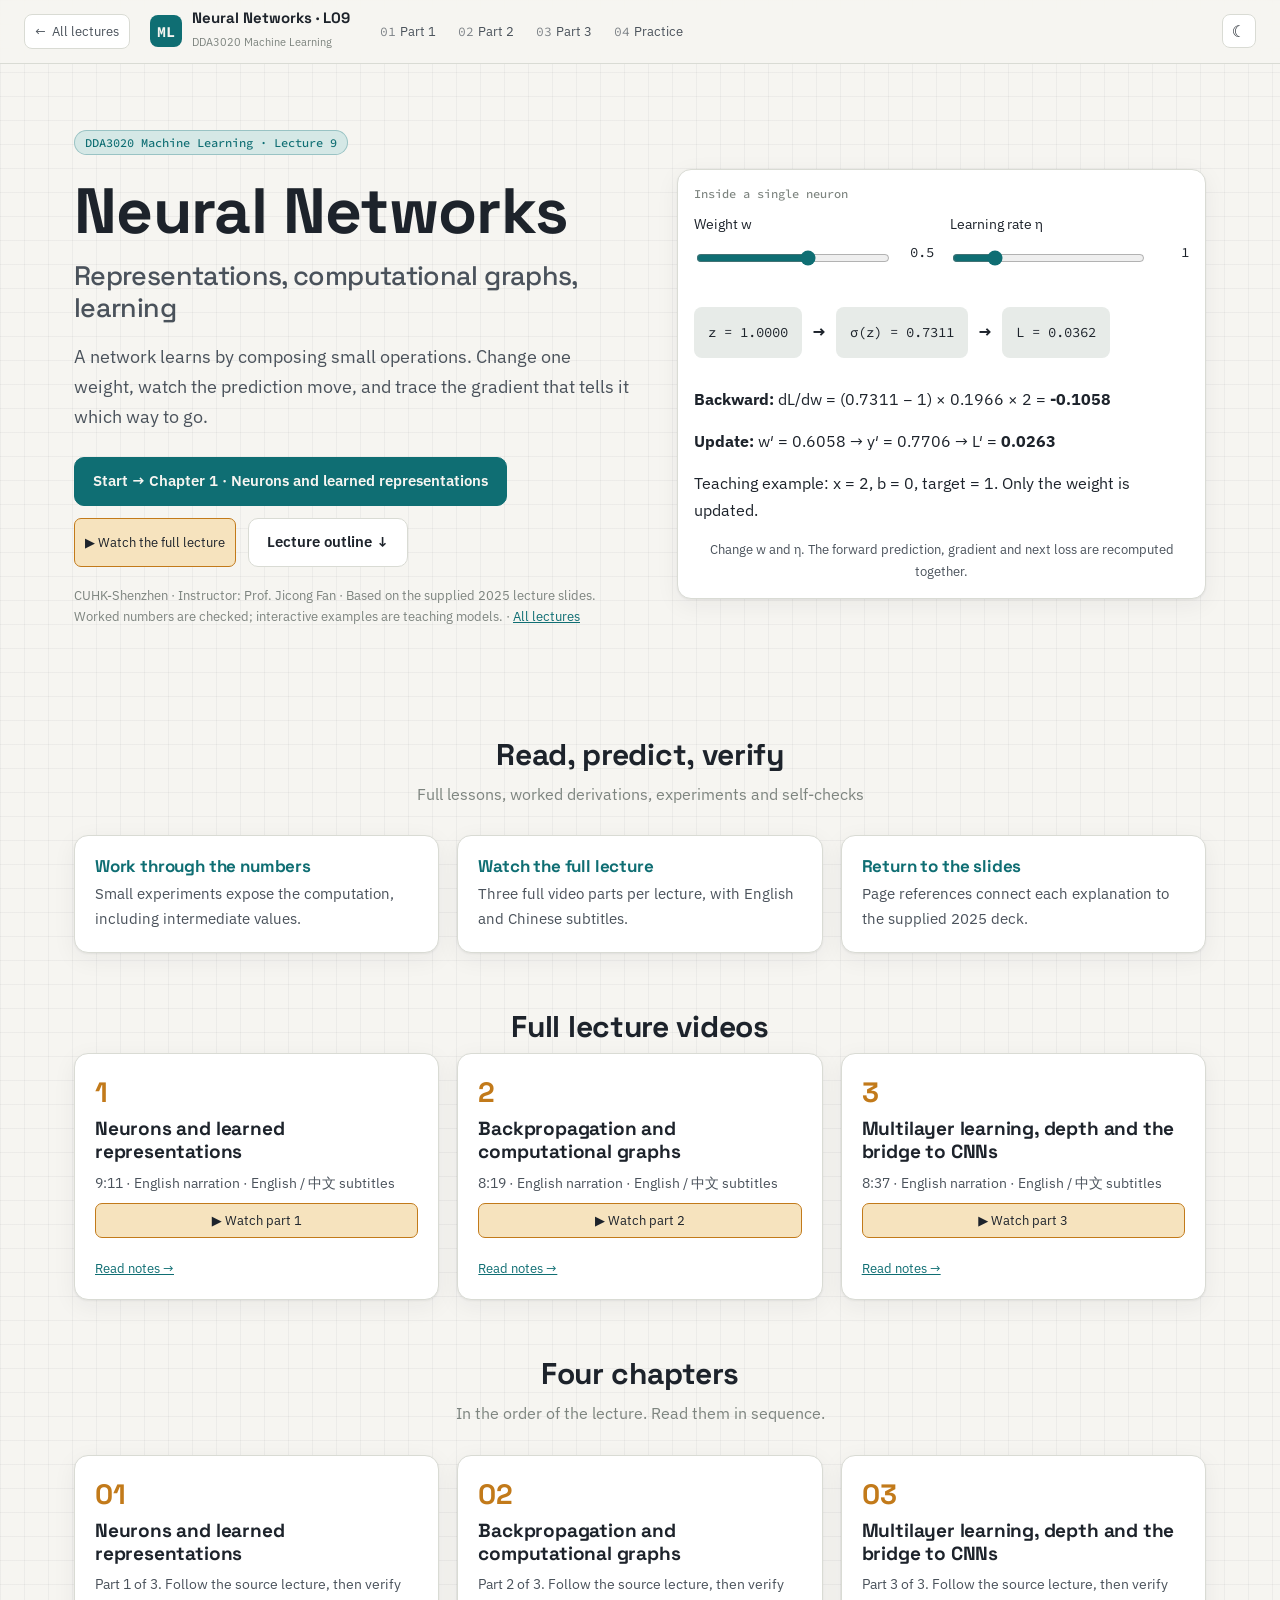
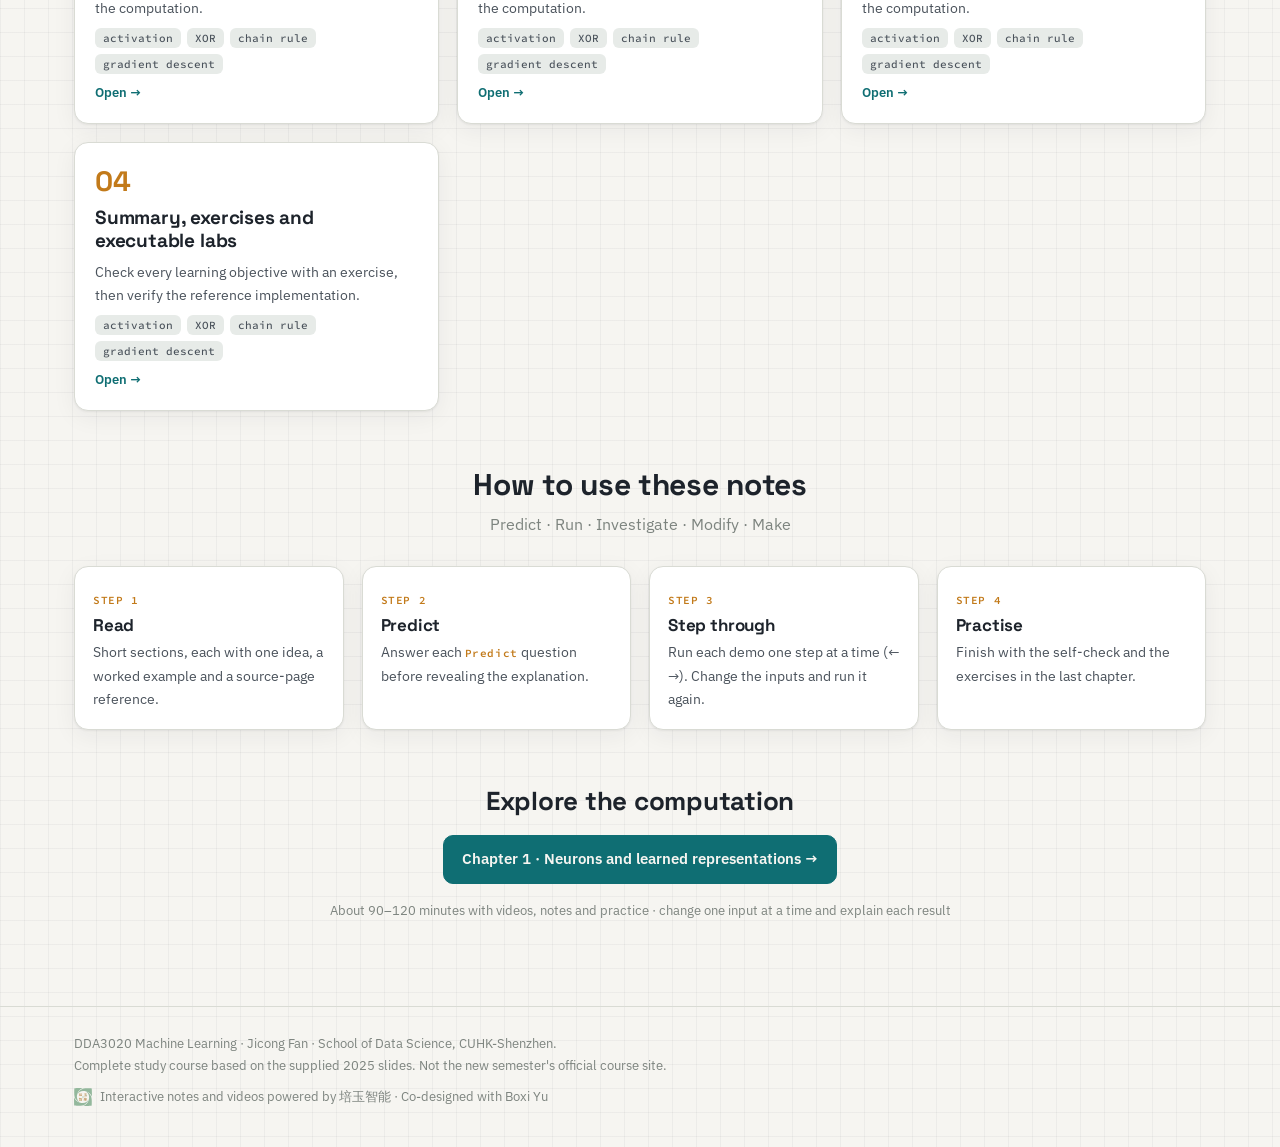
==== L09/index.html @ 76f7abd8 "Publish DDA3020 lectures 09–11 with interactive notes and captioned videos" ====
<!doctype html>
<html lang="en"><head><meta charset="utf-8"><meta name="viewport" content="width=device-width,initial-scale=1">
<title>Neural Networks · DDA3020</title>
<meta name="description" content="Interactive study notes and full narrated lesson parts based on Jicong Fan's 2025 DDA3020 slides. Complete study course, lectures 09–11.">
<link rel="stylesheet" href="../assets/style.css"><link rel="stylesheet" href="../assets/course.css"></head>
<body><header class="topbar"><a class="brand" href="#/"><span class="brand-mark">ML</span><span class="brand-text"></span></a>
      <nav class="chapnav" id="chapnav" aria-label="Chapters"></nav>
      <button class="iconbtn" id="theme" title="Light / dark">☾</button><div class="progress" id="progress"></div></header><main id="main"></main>
<footer><div class="wrap"><p>DDA3020 Machine Learning · Jicong Fan · School of Data Science, CUHK-Shenzhen.<br>Complete study course based on the supplied 2025 slides. Not the new semester's official course site.</p>
<p class="credit"><img src="../assets/peiyu-logo.svg" alt="" width="18" height="18">Interactive notes and videos powered by 培玉智能 · Co-designed with Boxi Yu</p></div></footer><script src="../assets/lib.js"></script><script src="../assets/math.js"></script><script src="../labs/results.js"></script><script src="../assets/demos.js"></script><script src="../assets/full-demos.js"></script><script src="chapters.js"></script><script src="../assets/app.js"></script><script src="../assets/video-library.js"></script><script src="../assets/player.js"></script></body></html>
---- assets/style.css ----
@import url("https://fonts.googleapis.com/css2?family=IBM+Plex+Sans:ital,wght@0,400;0,500;0,600;1,400&family=Source+Code+Pro:wght@400;500;600&family=Space+Grotesk:wght@500;700&display=swap");

/* Colours follow kit/cs_style.py so the site matches the videos. */
:root {
  --paper: #f6f5f1;
  --paper-2: #efede6;
  --card: #ffffff;
  --card-2: #e7ebe8;
  --ink: #1d232b;
  --ink-2: #4a525b;
  --stone: #7d847f;
  --line: #d9dbd4;
  --grid: rgba(29, 35, 43, 0.045);
  --teal: #0f6e73;
  --teal-soft: #d5e8e6;
  --sea: #3e8e8a;
  --amber: #c27a1a;
  --mark: #f6e3be;
  --red: #b03a2e;
  --red-soft: #f4dcd8;
  --green: #2f7d4f;
  --green-soft: #d8ecdf;
  --code-bg: #ffffff;
  --code-line: #fbf1dc;
  --kw: #0f6e73;
  --fn: #8a4f0f;
  --str: #2f7d4f;
  --num: #b03a2e;
  --com: #8b918c;
  --shadow: 0 1px 2px rgba(29, 35, 43, 0.06), 0 6px 24px rgba(29, 35, 43, 0.06);
  --sans: "IBM Plex Sans", system-ui, -apple-system, sans-serif;
  --display: "Space Grotesk", "IBM Plex Sans", system-ui, sans-serif;
  --mono: "Source Code Pro", ui-monospace, Menlo, monospace;
  color-scheme: light;
}

@media (prefers-color-scheme: dark) {
  :root:not([data-theme="light"]) {
    --paper: #14181d;
    --paper-2: #1a1f25;
    --card: #1e242b;
    --card-2: #252c34;
    --ink: #e8e6df;
    --ink-2: #b4b8b3;
    --stone: #8d948f;
    --line: #333b44;
    --grid: rgba(232, 230, 223, 0.035);
    --teal: #4fb3b0;
    --teal-soft: #173a3b;
    --sea: #6bb3ad;
    --amber: #e3a54b;
    --mark: #4a3818;
    --red: #e07a6c;
    --red-soft: #45231f;
    --green: #6cc08c;
    --green-soft: #1d3b29;
    --code-bg: #181d23;
    --code-line: #3a3020;
    --kw: #5fc4c0;
    --fn: #e9b066;
    --str: #8fd0a4;
    --num: #ec9283;
    --com: #7a817c;
    --shadow: 0 1px 2px rgba(0, 0, 0, 0.3), 0 6px 24px rgba(0, 0, 0, 0.25);
    color-scheme: dark;
  }
}

:root[data-theme="dark"] {
  --paper: #14181d;
  --paper-2: #1a1f25;
  --card: #1e242b;
  --card-2: #252c34;
  --ink: #e8e6df;
  --ink-2: #b4b8b3;
  --stone: #8d948f;
  --line: #333b44;
  --grid: rgba(232, 230, 223, 0.035);
  --teal: #4fb3b0;
  --teal-soft: #173a3b;
  --sea: #6bb3ad;
  --amber: #e3a54b;
  --mark: #4a3818;
  --red: #e07a6c;
  --red-soft: #45231f;
  --green: #6cc08c;
  --green-soft: #1d3b29;
  --code-bg: #181d23;
  --code-line: #3a3020;
  --kw: #5fc4c0;
  --fn: #e9b066;
  --str: #8fd0a4;
  --num: #ec9283;
  --com: #7a817c;
  --shadow: 0 1px 2px rgba(0, 0, 0, 0.3), 0 6px 24px rgba(0, 0, 0, 0.25);
  color-scheme: dark;
}

* { box-sizing: border-box; }
html { scroll-behavior: smooth; scroll-padding-top: 76px; }
body {
  margin: 0;
  background-color: var(--paper);
  background-image:
    linear-gradient(var(--grid) 1px, transparent 1px),
    linear-gradient(90deg, var(--grid) 1px, transparent 1px);
  background-size: 24px 24px;
  color: var(--ink);
  font: 16px/1.65 var(--sans);
  -webkit-font-smoothing: antialiased;
}
a { color: var(--teal); }
code, .mono { font-family: var(--mono); font-size: 0.92em; }
p code, li code, td code, .callout code {
  background: var(--card-2);
  padding: 0.08em 0.35em;
  border-radius: 4px;
}
button { font: inherit; color: inherit; }
h1, h2, h3 { font-family: var(--display); letter-spacing: -0.01em; line-height: 1.2; }

/* ---------- top bar ---------- */
.topbar {
  position: sticky; top: 0; z-index: 20;
  display: flex; align-items: center; gap: 20px;
  padding: 10px 24px;
  background: color-mix(in srgb, var(--paper) 88%, transparent);
  backdrop-filter: blur(10px);
  border-bottom: 1px solid var(--line);
}
.brand { display: flex; align-items: center; gap: 10px; text-decoration: none; color: var(--ink); flex: none; }
.brand-mark {
  width: 32px; height: 32px; border-radius: 8px;
  display: grid; place-items: center;
  background: var(--teal); color: var(--paper);
  font: 700 15px var(--mono);
}
.brand-text b { display: block; font: 700 15px/1.1 var(--display); }
.brand-text span { font-size: 11px; color: var(--stone); }
.chapnav { display: flex; gap: 2px; overflow-x: auto; flex: 1; scrollbar-width: none; }
.chapnav::-webkit-scrollbar { display: none; }
.chapnav a {
  white-space: nowrap; text-decoration: none; color: var(--ink-2);
  font-size: 13px; padding: 6px 10px; border-radius: 6px;
}
.chapnav a:hover { background: var(--card-2); }
.chapnav a.active { color: var(--teal); background: var(--teal-soft); font-weight: 600; }
.chapnav a span { font-family: var(--mono); opacity: 0.7; margin-right: 4px; }
.iconbtn {
  flex: none; width: 34px; height: 34px; border-radius: 8px;
  border: 1px solid var(--line); background: var(--card); cursor: pointer;
  display: grid; place-items: center;
}
.iconbtn:hover { border-color: var(--teal); }
.progress { position: absolute; left: 0; bottom: -1px; height: 2px; background: var(--teal); width: 0; }

/* ---------- layout ---------- */
.wrap { max-width: 1180px; margin: 0 auto; padding: 0 24px; }
main { min-height: 70vh; }

/* ---------- home ---------- */
.hero { display: grid; grid-template-columns: minmax(0, 1.05fr) minmax(0, 1fr); gap: 48px; align-items: center; padding: 64px 0 40px; }
.pill {
  display: inline-block; font: 500 12px var(--mono);
  color: var(--teal); background: var(--teal-soft);
  border: 1px solid color-mix(in srgb, var(--teal) 30%, transparent);
  padding: 4px 10px; border-radius: 999px;
}
.hero h1 { font-size: clamp(40px, 6vw, 64px); margin: 18px 0 6px; }
.hero h1 small { display: block; font-size: 0.42em; color: var(--ink-2); font-weight: 500; margin-top: 10px; }
.hero p.lead { font-size: 18px; color: var(--ink-2); max-width: 34em; }
.btnrow { display: flex; flex-wrap: wrap; gap: 12px; margin: 26px 0 18px; }
.btn {
  display: inline-flex; align-items: center; gap: 8px;
  padding: 11px 18px; border-radius: 10px; text-decoration: none;
  font-weight: 600; font-size: 15px; cursor: pointer;
  border: 1px solid var(--line); background: var(--card); color: var(--ink);
}
.btn.primary { background: var(--teal); border-color: var(--teal); color: var(--paper); }
.btn:hover { filter: brightness(1.05); border-color: var(--teal); }
.meta { font-size: 13px; color: var(--stone); }

.card {
  background: var(--card); border: 1px solid var(--line);
  border-radius: 14px; box-shadow: var(--shadow);
}
.hero-demo { padding: 16px; }
.hero-demo .head, .demo .head {
  display: flex; justify-content: space-between; align-items: center; gap: 12px;
  font: 500 12px var(--mono); color: var(--stone); margin-bottom: 10px;
}
.hero-demo .caption { font-size: 13px; color: var(--ink-2); text-align: center; margin-top: 10px; }

.section-title { text-align: center; margin: 56px 0 8px; font-size: 30px; }
.section-sub { text-align: center; color: var(--stone); margin: 0 0 28px; }
.why { display: grid; grid-template-columns: repeat(3, 1fr); gap: 18px; }
.why .card { padding: 20px; }
.why h3 { margin: 0 0 6px; font-size: 17px; color: var(--teal); }
.why p { margin: 0; color: var(--ink-2); font-size: 15px; }

.chapters { display: grid; grid-template-columns: repeat(auto-fill, minmax(320px, 1fr)); gap: 18px; }
.chapcard {
  padding: 20px; text-decoration: none; color: var(--ink);
  display: flex; flex-direction: column; gap: 8px;
  transition: transform 0.15s, border-color 0.15s;
}
.chapcard:hover { transform: translateY(-2px); border-color: var(--teal); }
.chapcard .num { font: 700 28px var(--display); color: var(--amber); }
.chapcard h3 { margin: 0; font-size: 19px; }
.chapcard p { margin: 0; color: var(--ink-2); font-size: 14px; flex: 1; }
.tags { display: flex; flex-wrap: wrap; gap: 6px; }
.tag { font: 500 11px var(--mono); padding: 3px 8px; border-radius: 6px; background: var(--card-2); color: var(--ink-2); }
.chapcard .go { font-size: 13px; color: var(--teal); font-weight: 600; }

.steps { display: grid; grid-template-columns: repeat(4, 1fr); gap: 18px; }
.steps .card { padding: 18px; }
.steps b { font: 600 11px var(--mono); color: var(--amber); letter-spacing: 0.06em; }
.steps h3 { margin: 4px 0 6px; font-size: 17px; }
.steps p { margin: 0; font-size: 14px; color: var(--ink-2); }
.cta { text-align: center; padding: 56px 0 72px; }
.cta h2 { font-size: 26px; margin: 0 0 18px; }

/* ---------- chapter ---------- */
.chap-hero { display: grid; grid-template-columns: minmax(0, 1.1fr) minmax(0, 1fr); gap: 40px; align-items: center; padding: 48px 0 32px; }
.chap-hero h1 { font-size: clamp(34px, 5vw, 52px); margin: 14px 0 8px; }
.chap-hero .subtitle { font-size: 19px; color: var(--ink-2); margin: 0 0 14px; }
.chap-hero .abstract { border-left: 3px solid var(--amber); padding-left: 14px; color: var(--ink-2); }
.chap-body { display: grid; grid-template-columns: 200px minmax(0, 1fr); gap: 40px; padding-bottom: 40px; }
.toc { position: sticky; top: 80px; align-self: start; font-size: 13px; }
.toc b { display: block; font: 600 11px var(--mono); color: var(--stone); margin-bottom: 8px; letter-spacing: 0.06em; }
.toc a { display: block; padding: 5px 10px; color: var(--ink-2); text-decoration: none; border-left: 2px solid var(--line); }
.toc a.active { color: var(--teal); border-left-color: var(--teal); background: var(--teal-soft); }
article { max-width: 800px; }
article section { margin-bottom: 48px; }
article h2 { font-size: 27px; margin: 0 0 14px; }
article h2 .sec { display: block; font: 500 13px var(--mono); color: var(--amber); margin-bottom: 6px; }
article h3 { font-size: 19px; margin: 28px 0 10px; }
article p, article li { color: var(--ink); }
article table { border-collapse: collapse; width: 100%; font-size: 14px; margin: 14px 0; }
article th, article td { border: 1px solid var(--line); padding: 8px 10px; text-align: left; vertical-align: top; }
article th { background: var(--card-2); font-weight: 600; }
.math { font-family: "Cambria Math", "STIX Two Math", Georgia, serif; font-style: italic; }
.math-block {
  text-align: center; font-family: "Cambria Math", "STIX Two Math", Georgia, serif;
  font-size: 19px; margin: 16px 0; padding: 14px; background: var(--card);
  border: 1px solid var(--line); border-radius: 10px;
}

/* callouts */
.callout { border-radius: 12px; padding: 14px 18px; margin: 18px 0; border: 1px solid var(--line); background: var(--card); }
.callout > b:first-child { display: block; font: 600 12px var(--mono); letter-spacing: 0.05em; margin-bottom: 6px; }
.callout p:first-of-type { margin-top: 0; }
.callout p:last-child, .callout ol:last-child, .callout ul:last-child { margin-bottom: 0; }
.callout.pattern { border-color: color-mix(in srgb, var(--teal) 40%, transparent); background: var(--teal-soft); }
.callout.pattern > b:first-child { color: var(--teal); }
.callout.pitfall { border-color: color-mix(in srgb, var(--red) 40%, transparent); background: var(--red-soft); }
.callout.pitfall > b:first-child { color: var(--red); }
.callout.note > b:first-child { color: var(--stone); }
.callout.predict { border-color: color-mix(in srgb, var(--amber) 45%, transparent); background: var(--mark); }
.callout.predict > b:first-child { color: var(--amber); }
.reveal { margin-top: 10px; }
.reveal summary { cursor: pointer; font-weight: 600; font-size: 14px; color: var(--teal); }
.reveal[open] summary { margin-bottom: 8px; }

/* code */
pre.code {
  margin: 14px 0; padding: 12px 0; background: var(--code-bg);
  border: 1px solid var(--line); border-radius: 10px; overflow-x: auto;
  font: 14px/1.6 var(--mono);
}
pre.code .ln { display: block; padding: 0 16px 0 0; white-space: pre; }
pre.code .ln::before {
  content: attr(data-n); display: inline-block; width: 2.6em; padding-right: 12px;
  text-align: right; color: var(--com); user-select: none;
}
pre.code.nonum .ln::before { content: none; }
pre.code.nonum .ln { padding-left: 16px; }
pre.code .ln.hl { background: var(--code-line); box-shadow: inset 3px 0 0 var(--amber); }
pre.code.out { background: var(--card-2); }
.tk-kw { color: var(--kw); font-weight: 600; }
.tk-fn { color: var(--fn); }
.tk-str { color: var(--str); }
.tk-num { color: var(--num); }
.tk-com { color: var(--com); font-style: italic; }
.tk-prompt { color: var(--stone); }
.tk-err { color: var(--red); }

/* ---------- demos ---------- */
.demo { padding: 16px; margin: 22px 0; }
.demo .head .title { color: var(--teal); font-weight: 600; }
.demo .hint { font-size: 13px; color: var(--ink-2); margin: 10px 0 0; }
.controls { display: flex; flex-wrap: wrap; align-items: center; gap: 8px; margin-top: 12px; }
.controls label { font-size: 13px; color: var(--ink-2); display: inline-flex; align-items: center; gap: 6px; }
.controls input[type="range"] { accent-color: var(--teal); width: 130px; }
.controls input[type="text"], .controls input[type="number"], .controls select {
  font: 13px var(--mono); padding: 6px 8px; border-radius: 7px;
  border: 1px solid var(--line); background: var(--paper); color: var(--ink);
}
.controls input[type="number"] { width: 72px; }
.controls select, .controls input[type="text"] { max-width: 100%; }
.cbtn {
  padding: 6px 12px; border-radius: 7px; border: 1px solid var(--line);
  background: var(--paper); cursor: pointer; font-size: 13px; font-weight: 500;
}
.cbtn:hover:not(:disabled) { border-color: var(--teal); color: var(--teal); }
.cbtn:disabled { opacity: 0.4; cursor: default; }
.cbtn.on { background: var(--teal); color: var(--paper); border-color: var(--teal); }
.spacer { flex: 1; }
.counter { font: 500 12px var(--mono); color: var(--stone); }
.stats { display: grid; grid-template-columns: repeat(auto-fit, minmax(120px, 1fr)); gap: 8px; margin-top: 12px; }
.stat { background: var(--paper-2); border-radius: 8px; padding: 8px 10px; }
.stat small { display: block; font: 500 10px var(--mono); color: var(--stone); text-transform: uppercase; letter-spacing: 0.05em; }
.stat b { font: 600 18px var(--mono); }
.stat.bad b { color: var(--red); }
.stat.good b { color: var(--green); }
.msg {
  margin-top: 10px; padding: 8px 12px; border-radius: 8px; font-size: 14px;
  background: var(--paper-2); min-height: 2.4em; overflow-wrap: anywhere;
}
.msg.bad { background: var(--red-soft); color: var(--red); }
.msg.good { background: var(--green-soft); color: var(--green); }

/* stepper */
.stepper { display: grid; grid-template-columns: minmax(0, 1.35fr) minmax(0, 1fr); gap: 14px; }
.stepper pre.code { margin: 0; font-size: 13px; }
.stepper.mini { grid-template-columns: minmax(0, 1fr) minmax(0, 0.85fr); }
.stepper.mini pre.code { font-size: 12px; }
.stack { display: flex; flex-direction: column-reverse; gap: 6px; justify-content: flex-start; min-height: 240px; }
.stack-wrap { background: var(--paper-2); border-radius: 10px; padding: 10px; display: flex; flex-direction: column; }
.stack-wrap > small { font: 500 11px var(--mono); color: var(--stone); margin-bottom: 8px; display: flex; justify-content: space-between; }
.frame {
  border: 1px solid var(--line); background: var(--card); border-radius: 8px;
  padding: 6px 10px; font: 13px/1.45 var(--mono);
}
.frame.new { animation: pushin 0.25s ease-out; }
.frame .fname { font-weight: 600; }
.frame .vars { color: var(--ink-2); }
.frame .status { font-size: 12px; color: var(--stone); }
.frame.top { border-color: var(--teal); box-shadow: inset 3px 0 0 var(--teal); }
.frame.ret { border-color: var(--green); box-shadow: inset 3px 0 0 var(--green); }
.frame.ret .status { color: var(--green); font-weight: 600; }
.frame.err { border-color: var(--red); box-shadow: inset 3px 0 0 var(--red); }
.frame.err .status { color: var(--red); }
.frame.more { text-align: center; color: var(--stone); border-style: dashed; animation: none; }
@keyframes pushin { from { transform: translateY(-6px); opacity: 0; } to { transform: none; opacity: 1; } }
.console {
  margin-top: 10px; background: var(--code-bg); border: 1px solid var(--line); border-radius: 8px;
  font: 12.5px/1.5 var(--mono); padding: 8px 12px; min-height: 3em; max-height: 200px; overflow: auto; white-space: pre;
}
.console:empty::before { content: "(no output yet)"; color: var(--stone); }

/* svg demos */
svg { display: block; max-width: 100%; height: auto; }
svg text { font-family: var(--mono); }
.svgbox { background: var(--paper-2); border-radius: 10px; padding: 8px; }

/* binary search cells */
.cells { display: flex; gap: 4px; flex-wrap: wrap; justify-content: center; margin: 8px 0; }
.cellcol { display: flex; flex-direction: column; align-items: center; gap: 2px; }
.cell {
  width: 52px; height: 44px; display: grid; place-items: center;
  border: 1px solid var(--line); border-radius: 7px; background: var(--card);
  font: 600 15px var(--mono); transition: all 0.2s;
}
.cell.out { opacity: 0.3; background: var(--paper-2); }
.cell.mid { background: var(--mark); border-color: var(--amber); }
.cell.found { background: var(--green-soft); border-color: var(--green); color: var(--green); }
.cellidx { font: 11px var(--mono); color: var(--stone); }
.ptr { font: 600 11px var(--mono); height: 16px; color: var(--teal); }
.ptr .m { color: var(--amber); }

/* bars */
.bars { display: grid; gap: 8px; margin-top: 8px; }
.bar { display: grid; grid-template-columns: 150px 1fr 90px; align-items: center; gap: 10px; font-size: 13px; }
.bar .track { height: 18px; background: var(--paper-2); border-radius: 5px; overflow: hidden; }
.bar .fill { height: 100%; background: var(--teal); border-radius: 5px; transition: width 0.3s; }
.bar .fill.amber { background: var(--amber); }
.bar .fill.red { background: var(--red); }
.bar .v { font: 600 13px var(--mono); text-align: right; }

/* quiz */
.quiz .q { padding: 16px; margin-bottom: 14px; }
.quiz .q p { margin-top: 0; }
.opts { display: grid; gap: 8px; }
.opt {
  text-align: left; padding: 9px 12px; border-radius: 8px; border: 1px solid var(--line);
  background: var(--paper); cursor: pointer; font-size: 14px;
}
.opt:hover:not(:disabled) { border-color: var(--teal); }
.opt.right { background: var(--green-soft); border-color: var(--green); }
.opt.wrong { background: var(--red-soft); border-color: var(--red); }
.opt:disabled { cursor: default; }
.explain { margin-top: 10px; font-size: 14px; color: var(--ink-2); display: none; }
.q.done .explain { display: block; }
.score { font: 600 14px var(--mono); color: var(--teal); }

/* map */
.map { display: grid; grid-template-columns: repeat(3, 1fr); gap: 14px; }
.map .card { padding: 16px; }
.map h3 { margin: 0 0 8px; font-size: 15px; color: var(--teal); }
.map ul { margin: 0; padding-left: 18px; font-size: 14px; }
.map li { margin: 3px 0; }

/* video */
.video { margin: 18px 0; overflow: hidden; }
.video video { display: block; width: 100%; background: #000; }
.video .missing { padding: 28px; text-align: center; color: var(--stone); font-size: 14px; }
.video .vcap { padding: 10px 14px; font-size: 13px; color: var(--ink-2); }

/* pager */
.pager { display: grid; grid-template-columns: 1fr 1fr; gap: 16px; margin: 20px 0 60px; }
.pager a { padding: 16px 18px; text-decoration: none; color: var(--ink); }
.pager a:hover { border-color: var(--teal); }
.pager small { display: block; font: 500 11px var(--mono); color: var(--stone); }
.pager b { font-family: var(--display); font-size: 17px; }
.pager .next { text-align: right; }
.takeaways { display: grid; grid-template-columns: repeat(3, 1fr); gap: 12px; }
.takeaways .card { padding: 14px; font-size: 14px; }
.takeaways .card b { display: block; font: 600 11px var(--mono); color: var(--amber); margin-bottom: 4px; }

footer { border-top: 1px solid var(--line); padding: 22px 0 36px; font-size: 13px; color: var(--stone); }

/* ---------- small screens ---------- */
@media (max-width: 900px) {
  .hero, .chap-hero { grid-template-columns: minmax(0, 1fr); gap: 24px; padding-top: 32px; }
  .chap-body { grid-template-columns: minmax(0, 1fr); }
  .toc { display: none; }
  .why, .steps, .map, .takeaways { grid-template-columns: 1fr 1fr; }
  .stepper, .stepper.mini { grid-template-columns: minmax(0, 1fr); }
}
@media (max-width: 600px) {
  .wrap { padding: 0 16px; }
  .topbar { padding: 8px 16px; gap: 10px; }
  .brand-text { display: none; }
  .why, .steps, .map, .takeaways, .pager { grid-template-columns: minmax(0, 1fr); }
  .chapters { grid-template-columns: minmax(0, 1fr); }
  .bar { grid-template-columns: 90px minmax(0, 1fr) auto; gap: 8px; }
  .bar .v { font-size: 11px; }
  article table { display: block; overflow-x: auto; }
  .cell { width: 38px; height: 36px; font-size: 13px; }
  .stack { min-height: 160px; }
}
@media (prefers-reduced-motion: reduce) {
  * { animation: none !important; transition: none !important; }
}

/* Footer credit (same as CSC4801): course line first, then one small 培玉 line. */
footer p { margin: 4px 0; }
footer .credit { display: flex; align-items: center; gap: 8px; margin-top: 10px; }
footer .credit img { flex: none; }
footer .credit b { font-weight: 600; color: var(--ink-2); }
.logo-dark { display: none; }
@media (prefers-color-scheme: dark) {
  :root:not([data-theme="light"]) .logo-light { display: none; }
  :root:not([data-theme="light"]) .logo-dark { display: inline; }
}
:root[data-theme="dark"] .logo-light { display: none; }
:root[data-theme="dark"] .logo-dark { display: inline; }

/* "← All lectures" link at the left of the top bar (lecture pages). */
.homelink {
  flex: none; display: flex; align-items: center; gap: 6px;
  font-size: 13px; color: var(--ink-2); text-decoration: none;
  padding: 6px 10px; border: 1px solid var(--line); border-radius: 8px; background: var(--card);
}
.homelink:hover { border-color: var(--teal); color: var(--teal); }
@media (max-width: 600px) { .homelink-text { display: none; } }
---- assets/course.css ----
/* Extend the established AIE1001 visual language for numerical experiments. */
.ml-controls { display:grid; grid-template-columns:repeat(2,minmax(0,1fr)); gap:16px; margin:12px 0 20px; }
.ml-controls label { display:grid; grid-template-columns:1fr 3em; gap:4px; font-size:14px; }
.ml-controls input { grid-column:1; width:100%; accent-color:var(--teal); min-height:30px; }
.ml-controls output { grid-column:2; grid-row:2; text-align:right; font-family:var(--mono); }
.ml-result { overflow-wrap:anywhere; }
.chap-body article img { display:block; max-width:100%; height:auto; margin:18px auto; border:1px solid var(--line); }
.chap-body article pre { max-width:100%; overflow-x:auto; padding:18px; background:var(--card-2); border-left:3px solid var(--teal); font:14px/1.65 var(--mono); }
.chap-body article { min-width:0; }
.table-scroll { overflow-x:auto; }
.flow { display:flex; gap:10px; align-items:center; flex-wrap:wrap; padding:12px 0; }
.flow>span { padding:14px; background:var(--card-2); border-radius:8px; font-family:var(--mono); font-size:14px; }
.flow>span.done { background:var(--teal-soft); }
.matrix-flow { display:flex; gap:24px; flex-wrap:wrap; align-items:center; padding:12px 0; }
.matrix-flow small { display:block; margin-bottom:9px; }
.ml-matrix { display:grid; grid-template-columns:repeat(var(--cols),minmax(0,1fr)); width:max-content; gap:3px; }
.ml-cell { display:grid; place-items:center; width:35px; height:35px; background:var(--card-2); border:1px solid var(--line); font-family:var(--mono); font-size:14px; }
.ml-cell.selected { background:var(--teal-soft); border:2px solid var(--teal); font-weight:600; }
.weight-row { display:grid; grid-template-columns:55px 1fr 65px; align-items:center; gap:10px; margin:14px 0; font-size:14px; }
.weight-track { background:var(--card-2); height:22px; border-radius:4px; overflow:hidden; }
.weight-track>div { height:100%; background:var(--teal); transition:width .15s; }
.mask-control { display:flex; align-items:center; gap:8px; font-size:14px; }
.mask-control input { width:20px; height:20px; accent-color:var(--teal); }
.ml-quiz { border:1px solid var(--line); padding:18px; margin:20px 0; border-radius:8px; min-width:0; }
.ml-quiz label { display:block; padding:8px 0; }
.ml-quiz legend { font-weight:600; padding:0 8px; }
.ml-quiz input { accent-color:var(--teal); }
.feedback { font-size:14px; color:var(--teal); }
.source-ref { font-size:13px; color:var(--ink-2); border-top:1px solid var(--line); padding-top:8px; }
.equation { font-family:var(--mono); padding:18px; overflow-x:auto; background:var(--card-2); border-left:3px solid var(--teal); margin:18px 0; font-size:15px; }
.pilot-note { background:var(--mark); padding:14px 18px; border-radius:6px; margin:12px 0; font-size:14px; }
.hub-header { padding:70px 0 36px; max-width:860px; }
.hub-header h1 { font-size:clamp(42px,7vw,72px); margin:18px 0 24px; }
.hub-map { display:grid; grid-template-columns:repeat(3,1fr); margin:20px 0 50px; border:1px solid var(--line); background:var(--card); }
.hub-map>article { display:flex; flex-direction:column; padding:32px; color:var(--ink); border-right:1px solid var(--line); }
.hub-map>article:last-child { border:0; }
.hub-map h2 { font-size:28px; }
.hub-map .lecture-id { color:var(--teal); font-family:var(--mono); }
.hub-map .open { margin-top:auto; color:var(--teal); font-weight:600; padding-top:16px; }
.lecture-actions { display:flex; flex-wrap:wrap; align-items:center; gap:8px; margin-top:auto; padding-top:16px; }
.notes-link { font-size:13px; font-weight:600; text-decoration:none; padding:6px 10px; border-radius:7px; color:var(--paper); background:var(--teal); border:1px solid var(--teal); }
.watch { font:inherit; font-size:13px; padding:6px 10px; border-radius:7px; border:1px solid var(--amber); background:var(--mark); color:var(--ink); cursor:pointer; }
.watch:hover { filter:brightness(1.05); }
.btn.watch { background:var(--mark); border-color:var(--amber); color:var(--ink); }
.part-notes { display:block; margin-top:12px; font-size:13px; color:var(--teal); }
.video[data-video] { padding:18px; background:var(--card); }
dialog.course-player { width:min(1040px,calc(100vw - 32px)); max-height:calc(100dvh - 32px); box-sizing:border-box; padding:0; border:1px solid var(--line); border-radius:14px; background:var(--card); color:var(--ink); }
dialog.course-player::backdrop { background:rgba(0,0,0,.6); }
.course-player video { display:block; width:100%; max-height:65dvh; aspect-ratio:16/9; background:#000; }
.player-bar { display:flex; justify-content:space-between; align-items:center; gap:12px; padding:10px 14px; font-size:14px; }
.player-bar button { flex-shrink:0; }
.player-list { display:flex; flex-wrap:wrap; gap:6px; padding:0 14px 14px; }
.player-list button { font:inherit; font-size:12.5px; padding:7px 9px; border-radius:7px; border:1px solid var(--line); background:var(--paper); color:var(--ink); cursor:pointer; text-align:left; }
.player-list button.on { border-color:var(--amber); background:var(--mark); font-weight:600; }
.player-error { margin:0; padding:0 14px 14px; color:var(--ink); }
.hub-sketch { height:95px; margin:12px 0; }
.hub-sketch svg { width:100%; height:100%; color:var(--teal); }
.hub-bottom { display:grid; grid-template-columns:1fr 1fr; gap:36px; margin:32px 0 70px; }
button:disabled { opacity:.45; cursor:default; }
:focus-visible { outline:3px solid var(--amber); outline-offset:3px; }
.hero-pause { display:none; }
@media(max-width:700px) { .hub-map,.hub-bottom { grid-template-columns:1fr; } .hub-map>article { border-right:0; border-bottom:1px solid var(--line); padding:24px; } .ml-controls { grid-template-columns:1fr; } .ml-cell { width:30px;height:30px; } .matrix-flow { gap:16px; } .hub-header { padding-top:36px; } }
@media(prefers-reduced-motion:reduce) { *,*::before,*::after { scroll-behavior:auto!important; transition:none!important; animation:none!important; } }
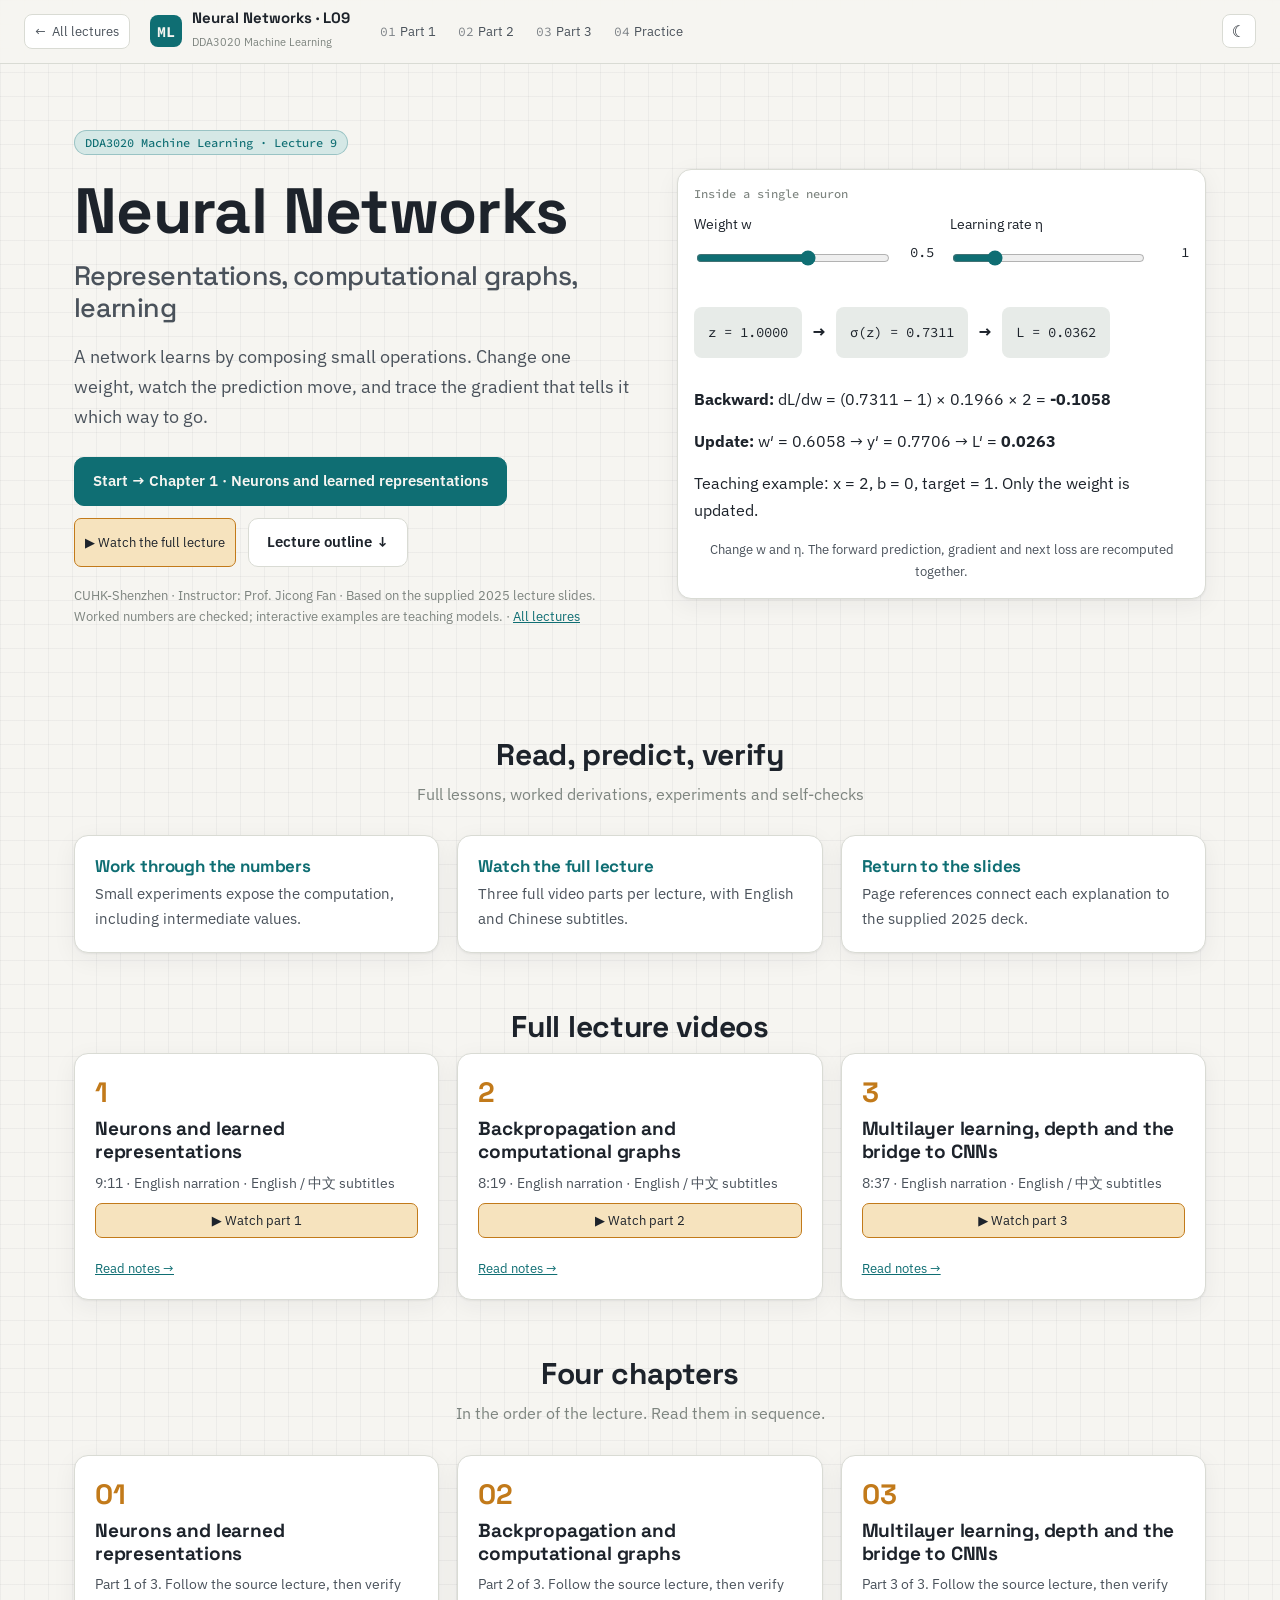
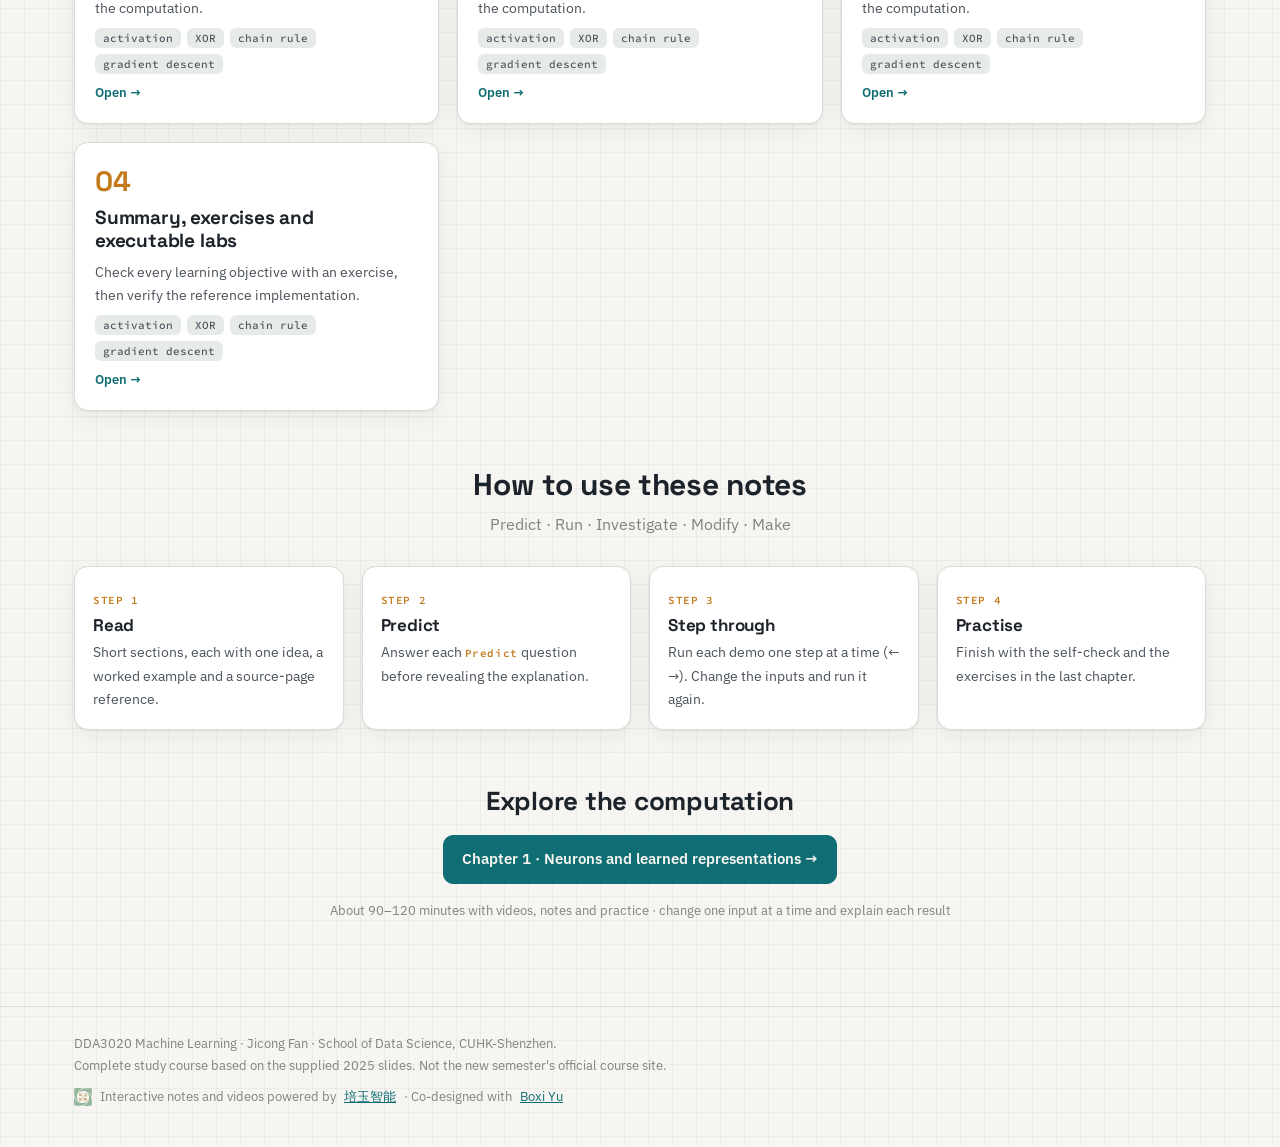
==== commit 9a20db22: "Link 培玉智能 and Boxi Yu in the credit line Co-Authored-By: Claude Opus 5.5 <noreply@anthropic.com>" ====
--- a/L09/index.html
+++ b/L09/index.html
@@ -7,4 +7,4 @@
       <nav class="chapnav" id="chapnav" aria-label="Chapters"></nav>
       <button class="iconbtn" id="theme" title="Light / dark">☾</button><div class="progress" id="progress"></div></header><main id="main"></main>
 <footer><div class="wrap"><p>DDA3020 Machine Learning · Jicong Fan · School of Data Science, CUHK-Shenzhen.<br>Complete study course based on the supplied 2025 slides. Not the new semester's official course site.</p>
-<p class="credit"><img src="../assets/peiyu-logo.svg" alt="" width="18" height="18">Interactive notes and videos powered by 培玉智能 · Co-designed with Boxi Yu</p></div></footer><script src="../assets/lib.js"></script><script src="../assets/math.js"></script><script src="../labs/results.js"></script><script src="../assets/demos.js"></script><script src="../assets/full-demos.js"></script><script src="chapters.js"></script><script src="../assets/app.js"></script><script src="../assets/video-library.js"></script><script src="../assets/player.js"></script></body></html>+<p class="credit"><img src="../assets/peiyu-logo.svg" alt="" width="18" height="18">Interactive notes and videos powered by <a href="https://www.peiyuzhineng.com/">培玉智能</a> · Co-designed with <a href="https://boxiyu.github.io/">Boxi Yu</a></p></div></footer><script src="../assets/lib.js"></script><script src="../assets/math.js"></script><script src="../labs/results.js"></script><script src="../assets/demos.js"></script><script src="../assets/full-demos.js"></script><script src="chapters.js"></script><script src="../assets/app.js"></script><script src="../assets/video-library.js"></script><script src="../assets/player.js"></script></body></html>
